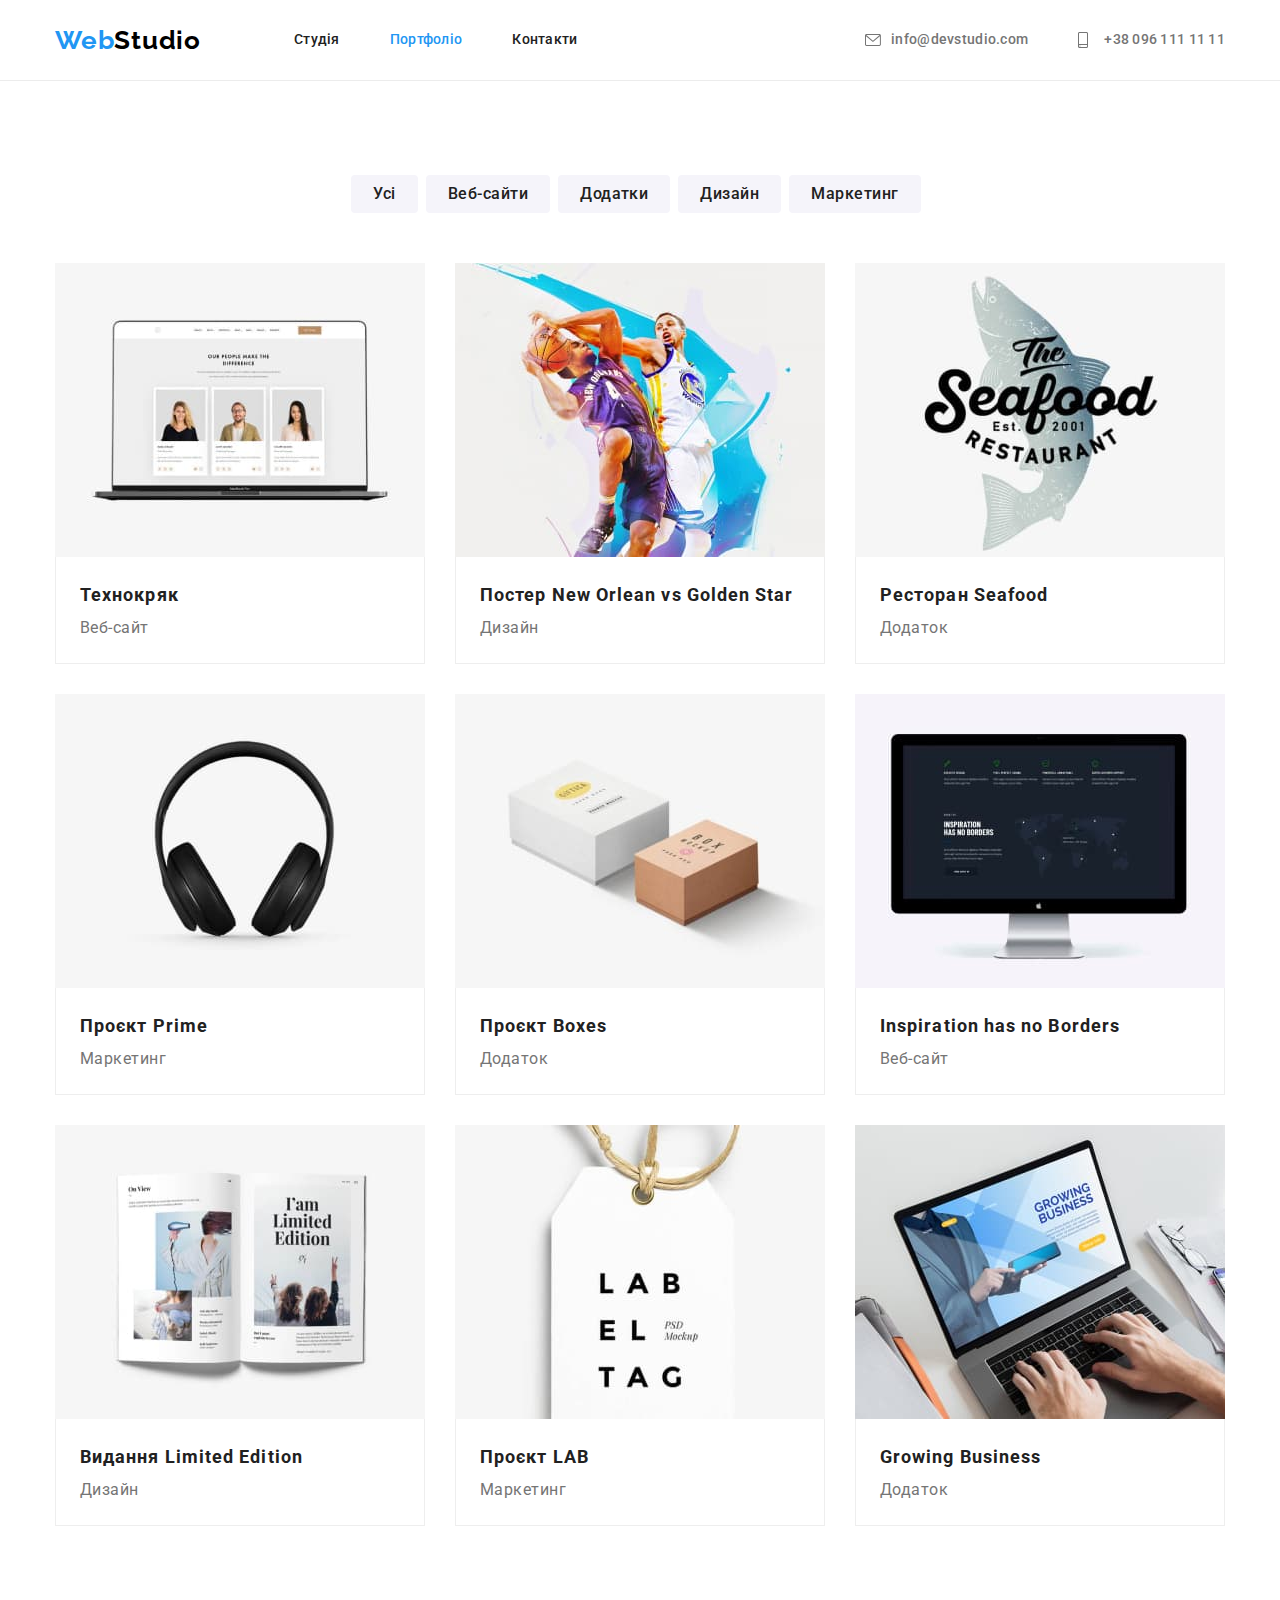
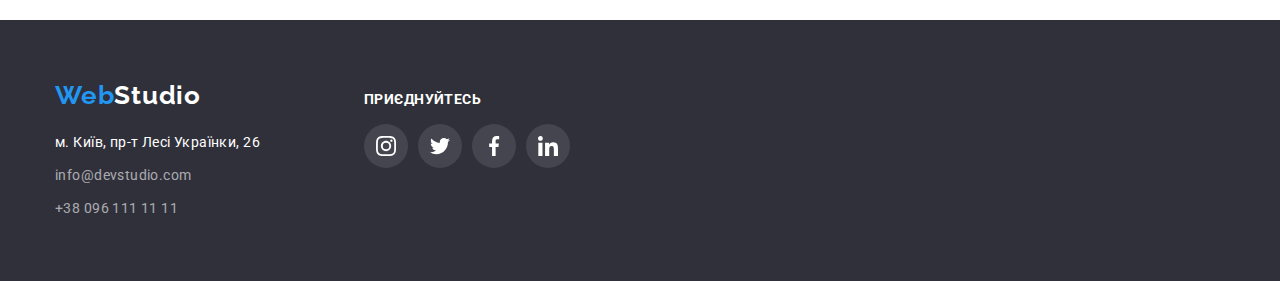
==== portfolio.html @ 237ef468 "Add copy of forth HW" ====
<!DOCTYPE html>
<html lang="uk">
  <head>
    <meta charset="UTF-8" />
    <meta http-equiv="X-UA-Compatible" content="IE=edge" />
    <meta name="viewport" content="width=device-width, initial-scale=1.0" />
    <title>Портфоліо</title>
    <!-- Link on Google Fonts -->
    <link rel="preconnect" href="https://fonts.googleapis.com" />
    <link rel="preconnect" href="https://fonts.gstatic.com" crossorigin />
    <link
      href="https://fonts.googleapis.com/css2?family=Raleway:wght@700&family=Roboto:wght@400;500;700;900&display=swap"
      rel="stylesheet"
    />
    <link
      rel="stylesheet"
      href="https://cdnjs.cloudflare.com/ajax/libs/modern-normalize/1.1.0/modern-normalize.min.css"
    />
    <link rel="stylesheet" href="./css/styles.css" />
  </head>
  <body>
    <!-- Шапка -->
    <header>
      <div class="container header-nav">
        <nav class="header-nav">
          <a href="./index.html" class="logo"> <span>Web</span>Studio </a>
          <ul class="list site-nav">
            <li class="item">
              <a href="./index.html" class="link">Студія</a>
            </li>
            <li class="item">
              <a href="./portfolio.html" class="link current">Портфоліо</a>
            </li>
            <li class="item"><a href="" class="link">Контакти</a></li>
          </ul>
        </nav>

        <ul class="list site-contacts">
          <li class="item">
            <a href="mailto:info@devstudio.com" class="link">
              <svg class="icon">
                <use href="./images/icons.svg#ci-envelope"></use>
              </svg>
              info@devstudio.com
            </a>
          </li>
          <li class="item">
            <a href="tel:+380961111111" class="link">
              <svg class="icon">
                <use href="./images/icons.svg#ci-smartphone"></use>
              </svg>
              +38 096 111 11 11
            </a>
          </li>
        </ul>
      </div>
    </header>

    <main>
      <!-- Секція ПОРТФОЛІО -->
      <section class="section portfolio">
        <div class="container">
          <!-- В оформленні заголовок потрібно буде приховати -->
          <h1 class="section-title visually-hidden">Портфоліо</h1>

          <ul class="list button-list">
            <li>
              <button type="button" class="button filter">Усі</button>
            </li>
            <li>
              <button type="button" class="button filter">Веб-сайти</button>
            </li>
            <li>
              <button type="button" class="button filter">Додатки</button>
            </li>
            <li>
              <button type="button" class="button filter">Дизайн</button>
            </li>
            <li>
              <button type="button" class="button filter">Маркетинг</button>
            </li>
          </ul>

          <ul class="list portfolio-list">
            <li class="flex-element">
              <a href="" class="portfolio-link">
                <img
                  src="./images/portfolio1.jpg"
                  alt="Веб-сайт на дисплеї ноутбука"
                  width="370"
                />
                <div class="portfolio-description">
                  <h2 class="title">Технокряк</h2>
                  <p class="text">Веб-сайт</p>
                </div>
              </a>
            </li>

            <li class="flex-element">
              <a href="" class="portfolio-link">
                <img
                  src="./images/portfolio2.jpg"
                  alt="Баскетболіст команди Ґолден Стар блокує кидок баскетболіста команди Нью Орлеан"
                  width="370"
                />
                <div class="portfolio-description">
                  <h2 class="title">Постер New Orlean vs Golden Star</h2>
                  <p class="text">Дизайн</p>
                </div>
              </a>
            </li>

            <li class="flex-element">
              <a href="" class="portfolio-link">
                <img
                  src="./images/portfolio3.jpg"
                  alt="Логотип ресторану Сіфуд"
                  width="370"
                />
                <div class="portfolio-description">
                  <h2 class="title">Ресторан Seafood</h2>
                  <p class="text">Додаток</p>
                </div>
              </a>
            </li>

            <li class="flex-element">
              <a href="" class="portfolio-link">
                <img
                  src="./images/portfolio4.jpg"
                  alt="Накладні навушники"
                  width="370"
                />
                <div class="portfolio-description">
                  <h2 class="title">Проєкт Prime</h2>
                  <p class="text">Маркетинг</p>
                </div>
              </a>
            </li>

            <li class="flex-element">
              <a href="" class="portfolio-link">
                <img
                  src="./images/portfolio5.jpg"
                  alt="Макет двох коробок"
                  width="370"
                />
                <div class="portfolio-description">
                  <h2 class="title">Проєкт Boxes</h2>
                  <p class="text">Додаток</p>
                </div>
              </a>
            </li>

            <li class="flex-element">
              <a href="" class="portfolio-link">
                <img
                  src="./images/portfolio6.jpg"
                  alt="Веб-сайт на екрані комп'ютера"
                  width="370"
                />
                <div class="portfolio-description">
                  <h2 class="title">Inspiration has no Borders</h2>
                  <p class="text">Веб-сайт</p>
                </div>
              </a>
            </li>

            <li class="flex-element">
              <a href="" class="portfolio-link">
                <img
                  src="./images/portfolio7.jpg"
                  alt="Сторінки розгорнутого журналу"
                  width="370"
                />
                <div class="portfolio-description">
                  <h2 class="title">Видання Limited Edition</h2>
                  <p class="text">Дизайн</p>
                </div>
              </a>
            </li>

            <li class="flex-element">
              <a href="" class="portfolio-link">
                <img
                  src="./images/portfolio8.jpg"
                  alt="Макет бірки із логотипом"
                  width="370"
                />
                <div class="portfolio-description">
                  <h2 class="title">Проєкт LAB</h2>
                  <p class="text">Маркетинг</p>
                </div>
              </a>
            </li>

            <li class="flex-element">
              <a href="" class="portfolio-link">
                <img
                  src="./images/portfolio9.jpg"
                  alt="Веб-сайт на екрані ноутбука, за яким хтось працює"
                  width="370"
                />
                <div class="portfolio-description">
                  <h2 class="title">Growing Business</h2>
                  <p class="text">Додаток</p>
                </div>
              </a>
            </li>
          </ul>
        </div>
      </section>
    </main>

    <!-- Підвал -->
    <footer>
      <div class="container footer">
        <div class="contacts">
          <a href="./index.html" class="logo"> <span>Web</span>Studio </a>

          <address>
            <ul class="list footer-contacts">
              <li>
                <a href="" class="location link"
                  >м. Київ, пр-т Лесі Українки, 26</a
                >
              </li>
              <li>
                <a href="mailto:info@devstudio.com" class="link"
                  >info@devstudio.com</a
                >
              </li>
              <li>
                <a href="tel:+380961111111" class="link">+38 096 111 11 11</a>
              </li>
            </ul>
          </address>
        </div>
        <div class="social">
          <strong class="social-title">Приєднуйтесь</strong>

          <ul class="list social-icon-list">
            <li>
              <a href="" class="social-icon">
                <svg class="icon-img">
                  <use href="./images/icons.svg#si-instagram"></use>
                </svg>
              </a>
            </li>
            <li>
              <a href="" class="social-icon">
                <svg class="icon-img">
                  <use href="./images/icons.svg#si-twitter"></use>
                </svg>
              </a>
            </li>
            <li>
              <a href="" class="social-icon">
                <svg class="icon-img">
                  <use href="./images/icons.svg#si-facebook"></use>
                </svg>
              </a>
            </li>
            <li>
              <a href="" class="social-icon">
                <svg class="icon-img">
                  <use href="./images/icons.svg#si-linkedin"></use>
                </svg>
              </a>
            </li>
          </ul>
        </div>
      </div>
    </footer>
  </body>
</html>
---- css/styles.css ----
:root {
  --white-color: #ffffff;
  --bg-color-primary: #f5f4fa;
  --bg-color-secondary: #2f303a;
  --text-color-primary: #757575;
  --text-color-secondary: #212121;
  --accent-color: #2196f3;
  --logo-second-color: #000000;
}

body {
  color: var(--text-color-primary);
  background-color: var(--white-color);
  font-family: Roboto, sans-serif;
  letter-spacing: 0.03em;
  font-size: 14px;
}

img {
  display: block;
  max-width: 100%;
  height: auto;
}

.list {
  list-style: none;
  padding: 0;
  margin: 0;
}

.title,
.text {
  margin-top: 0;
  margin-bottom: 0;
}

.container {
  margin-left: auto;
  margin-right: auto;
  width: 1200px;
  padding: 0 15px;
}

/* ----------------- LOGO ------------------- */
.logo {
  color: var(--logo-second-color);
  font-family: Raleway;
  font-weight: 700;
  font-size: 26px;
  line-height: 1.19;
  letter-spacing: 0.03em;
  text-decoration: none;
  margin-right: 93px;
}

.logo:hover,
.logo:focus {
  color: var(--accent-color);
}

span {
  color: var(--accent-color);
}

/* ----------------- SITE NAVIGATION ------------------- */
header {
  border-bottom: 1px solid #ececec;
}

.header-nav {
  display: flex;
  align-items: center;
}

.site-nav {
  display: flex;
}

.site-nav .item:not(:last-child) {
  margin-right: 50px;
}

.site-nav .link {
  display: block;
  padding-top: 32px;
  padding-bottom: 32px;

  color: var(--text-color-secondary);
  font-weight: 500;
  line-height: 1.14;
  letter-spacing: 0.02em;
  text-decoration: none;
}

.site-nav .link.current {
  color: var(--accent-color);
}

.site-nav .link:hover,
.site-nav .link:focus {
  color: var(--accent-color);
}

/* ----------------- SITE CONTACTS ------------------- */
.site-contacts {
  display: flex;
  margin-left: auto;
  gap: 50px;
}

.site-contacts a {
  color: var(--text-color-primary);
  font-weight: 500;
  line-height: 1.14;
  letter-spacing: 0.02em;
  text-decoration: none;
}

.site-contacts a:hover {
  color: var(--accent-color);
}

.site-contacts .icon {
  height: 16px;
  width: 16px;
  margin-right: 10px;
  fill: currentColor;
}

.site-contacts .link {
  display: flex;
}

/* ----------------- SECTIONS ------------------- */
.section {
  padding-top: 94px;
  padding-bottom: 94px;
}

.section.works {
  padding-top: 0;
}

.section-title {
  margin-top: 0;
  margin-bottom: 50px;
  color: var(--text-color-secondary);
  font-weight: 700;
  font-size: 36px;
  line-height: 1.16;
  text-align: center;
}

/* ----------------- Section HERO ------------------- */
.hero {
  background-color: var(--bg-color-secondary);
  text-align: center;
  padding: 200px 0;
}

.hero-title {
  width: 696px;
  margin: 0 auto 30px;
  color: var(--white-color);
  font-weight: 900;
  font-size: 44px;
  line-height: 1.36;
  letter-spacing: 0.06em;
  text-transform: uppercase;
}

.hero-overlay {
  height: 600px;
  max-width: 1600px;
  margin-left: auto;
  margin-right: auto;
  background-image: linear-gradient(
      to bottom,
      rgba(47, 48, 58, 0.4),
      rgba(47, 48, 58, 0.4)
    ),
    url(../images/hero.jpg);
  background-repeat: no-repeat;
  background-position: center;
  background-size: cover;
}

/* ----------------- Section FEATURES ------------------- */
.visually-hidden {
  position: absolute;
  width: 1px;
  height: 1px;
  margin: -1px;
  border: 0;
  padding: 0;

  white-space: nowrap;
  clip-path: inset(100%);
  clip: rect(0 0 0 0);
  overflow: hidden;
}

.feature-list {
  display: flex;
  flex-wrap: wrap;
}

.feature-list li {
  width: 270px;
}

.feature-list li + li {
  margin-left: 30px;
}

.feature-list .title {
  color: var(--text-color-secondary);
  font-weight: 700;
  font-size: 14px;
  line-height: 1.14;
  text-transform: uppercase;
  margin-top: 0;
  margin-bottom: 10px;
}

.feature-list .text {
  line-height: 1.71;
  margin-top: 0;
  margin-bottom: 0;
}

.feature-icon {
  display: flex;
  justify-content: center;
  align-items: center;
  height: 120px;
  background-color: var(--bg-color-primary);
  margin-bottom: 30px;
}

/* -------------------------- WORKS --------------------------- */
.work-list {
  display: flex;
}

.work-list .item {
  margin: 0 30px 30px 0;
}
.work-list .item:nth-child(3n) {
  margin-right: 0;
}

.work-list .item:nth-last-child(-n + 3) {
  margin-bottom: 0;
}

.work-list .title {
  color: var(--text-color-secondary);
}

/* ----------------- Section TEAM ------------------- */
.team {
  background-color: var(--bg-color-primary);
}

.team li {
  background-color: var(--white-color);
}

.team-list {
  display: flex;
}

.team-list .item {
  margin: 0 30px 30px 0;
  border-radius: 4px;
  box-shadow: 0px 1px 3px rgba(0, 0, 0, 0.12), 0px 1px 1px rgba(0, 0, 0, 0.14),
    0px 2px 1px rgba(0, 0, 0, 0.2);
}

.team-list .item:nth-child(4n) {
  margin-right: 0;
}

.team-list .item:nth-last-child(-n + 4) {
  margin-bottom: 0;
}

.team-list .text {
  margin-top: 0;
  margin-bottom: 16px;
}

.team-list .title {
  margin-top: 0;
  margin-bottom: 10px;
}

.team-list .title {
  color: var(--text-color-secondary);
  font-weight: 500;
  font-size: 16px;
  line-height: 1.19;
  text-align: center;
}

.team-list p {
  font-size: 16px;
  line-height: 1.19;
  text-align: center;
}

.team-description {
  padding: 30px 24px;
}

.social-icon-team {
  display: flex;
  justify-content: center;
  gap: 10px;
}

/* ----------------- BUTTONS ------------------- */
.button {
  color: var(--text-color-secondary);
  background-color: var(--bg-color-primary);
  font-weight: 700;
  font-size: 16px;
  line-height: 1.88;
  letter-spacing: 0.06em;
  cursor: pointer;
  border: transparent;
  border-radius: 4px;
}

.button.filter {
  font-family: inherit;
  font-weight: 500;
  font-size: 16px;
  line-height: 1.62;
  text-align: center;
  letter-spacing: 0.03em;
  padding: 6px 22px;
}

.button.primary {
  color: var(--white-color);
  background-color: var(--accent-color);
  cursor: pointer;
  padding: 10px 32px;
}

.button:hover,
.button:focus {
  color: var(--white-color);
  background-color: var(--accent-color);
  box-shadow: 0px 3px 1px rgba(0, 0, 0, 0.1), 0px 1px 2px rgba(0, 0, 0, 0.08),
    0px 2px 2px rgba(0, 0, 0, 0.12);
}

/* ----------------- PORTFOLIO PAGE ------------------- */

.portfolio .list {
  display: flex;
  flex-wrap: wrap;
}

.portfolio .button-list {
  margin-bottom: 50px;
  justify-content: center;
}

.button-list li {
  padding-right: 8px;
}

.portfolio-description {
  padding: 20px 24px;
  border-left: 1px solid #eeeeee;
  border-right: 1px solid #eeeeee;
  border-bottom: 1px solid #eeeeee;
}

.flex-element {
  width: calc((100% - 60px) / 3);
  margin: 0 30px 30px 0;
}

.flex-element:nth-child(3n) {
  margin-right: 0;
}

.flex-element:nth-last-child(-n + 3) {
  margin-bottom: 0;
}

.portfolio-link {
  display: block;
  text-decoration: none;
}

.portfolio-link .title {
  color: var(--text-color-secondary);
  font-weight: 700;
  font-size: 18px;
  line-height: 2;
  letter-spacing: 0.06em;
}

.portfolio-link .text {
  font-size: 16px;
  line-height: 1.88;
  letter-spacing: 0.03em;
  color: var(--text-color-primary);
}

.portfolio-link:hover {
  box-shadow: 0px 1px 1px rgba(0, 0, 0, 0.12), 0px 4px 4px rgba(0, 0, 0, 0.06),
    1px 4px 6px rgba(0, 0, 0, 0.16);
}

/* ----------------- CLIENTS ------------------- */
.client-list {
  display: flex;
  gap: 30px;
}

.client-icon {
  fill: currentColor;
}

.client-link {
  display: flex;
  justify-content: center;
  align-items: center;
  width: 170px;
  height: 92px;
  color: #afb1b8;
  border: 1px solid #afb1b8;
  border-radius: 4px;
}

.client-link:hover {
  border: 1px solid var(--accent-color);
}

.client-link:hover .client-icon {
  fill: var(--accent-color);
}

/* ----------------- FOOTER ------------------- */
footer {
  background-color: var(--bg-color-secondary);
  padding: 60px 0;
}

footer .logo {
  color: var(--white-color);
}

footer a {
  color: rgba(255, 255, 255, 0.6);
}

footer .location {
  color: var(--white-color);
  font-style: normal;
  font-size: 14px;
  line-height: 1.71;
}
footer .link {
  font-style: normal;
  font-size: 14px;
  line-height: 1.71;
  text-decoration: none;
}

footer .container {
  display: flex;
  align-items: baseline;
}

.footer-contacts .link:hover,
.footer-contacts .link:focus {
  color: var(--accent-color);
}

address {
  margin-top: 20px;
}

address li {
  margin-bottom: 9px;
}

address li:last-of-type {
  margin-bottom: 0;
}

.social {
  margin-left: 70px;
}

.social-title {
  text-transform: uppercase;
  font-weight: 700;
  line-height: 1.14;
  letter-spacing: 0.03em;

  color: var(--white-color);
}

.social-icon-list {
  display: flex;
  justify-content: center;
  margin: 16px auto 30px;
  gap: 10px;
}

.social-icon {
  background-color: var(--bg-color-primary);
  border-radius: 50%;
  height: 44px;
  width: 44px;

  display: flex;
  justify-content: center;
  align-items: center;
  background: rgba(255, 255, 255, 0.1);
}

.social-icon:hover {
  background-color: var(--accent-color);
  color: var(--bg-color-primary);
}

.icon-img {
  width: 20px;
  height: 20px;
  fill: var(--white-color);
}

.team .icon-img {
  width: 20px;
  height: 20px;
  fill: #afb1b8;
}

.social-icon:hover .icon-img {
  fill: var(--white-color);
}

/* --------------------------------------- */
.actions {
  display: flex;
  padding: 0;
  margin: 0;
  outline: 1px solid red;
  list-style: none;
}

.actions .link {
  padding: 0;
  border: 0;
  color: #2e2e2e;
  background-color: teal;
}

.actions .link:hover {
  color: #fff;
}

.actions .link-icon {
  width: 44px;
  height: 44px;
  fill: currentColor;
}
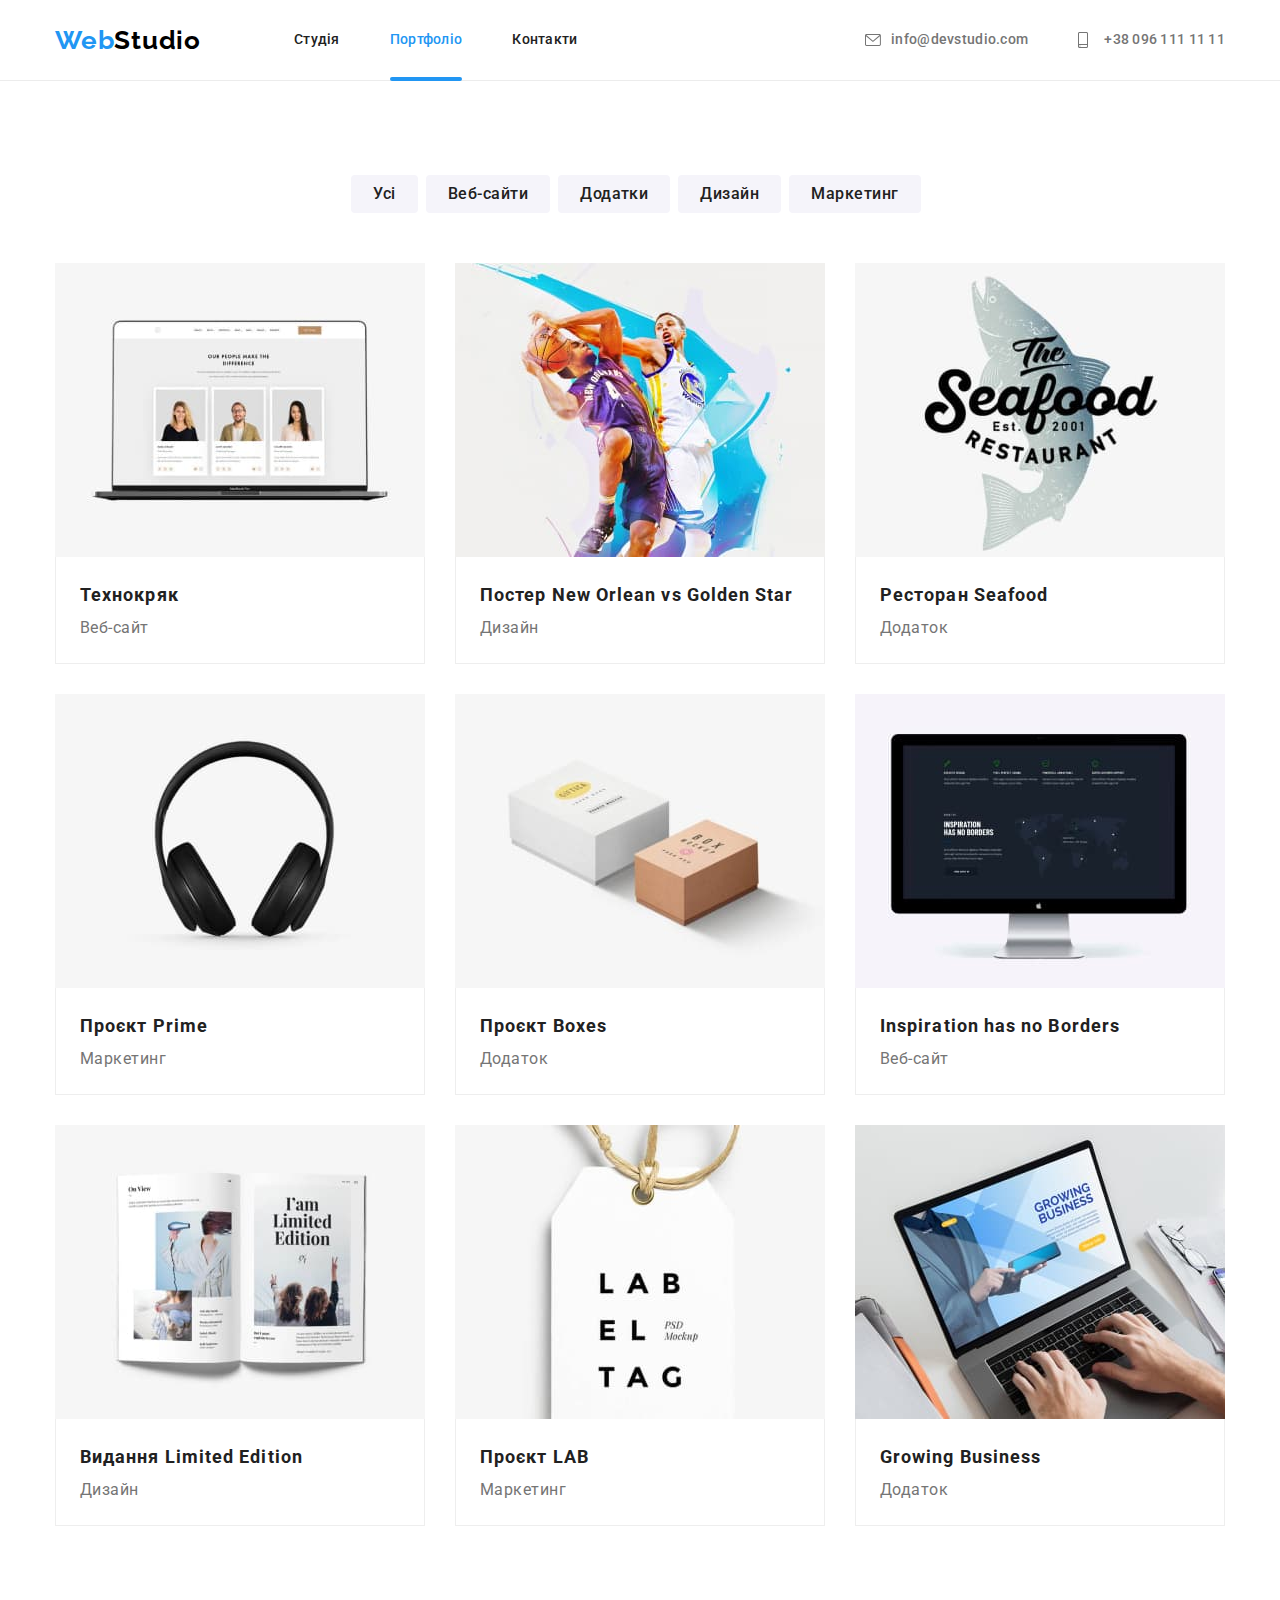
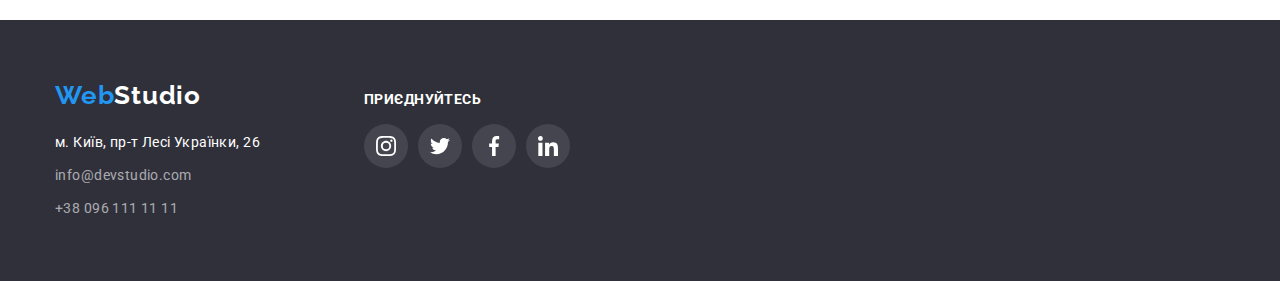
==== commit 36684ee6: "Add ::after pseudoelement, overlays, and transitions on hovers and focuses" ====
--- a/portfolio.html
+++ b/portfolio.html
@@ -84,11 +84,21 @@
           <ul class="list portfolio-list">
             <li class="flex-element">
               <a href="" class="portfolio-link">
-                <img
-                  src="./images/portfolio1.jpg"
-                  alt="Веб-сайт на дисплеї ноутбука"
-                  width="370"
-                />
+                <div class="portfolio-thumb-image">
+                  <img
+                    src="./images/portfolio1.jpg"
+                    alt="Веб-сайт на дисплеї ноутбука"
+                    width="370"
+                  />
+                  <div class="overlay">
+                    <p>
+                      Ресурс пропонує комплексні пропозиції з різним рівнем
+                      функціоналу та сервісів. Все це дозволить відвідувачу
+                      отримати вичерпні відомості про компанію чи приватну
+                      особу.
+                    </p>
+                  </div>
+                </div>
                 <div class="portfolio-description">
                   <h2 class="title">Технокряк</h2>
                   <p class="text">Веб-сайт</p>
@@ -98,11 +108,21 @@
 
             <li class="flex-element">
               <a href="" class="portfolio-link">
-                <img
-                  src="./images/portfolio2.jpg"
-                  alt="Баскетболіст команди Ґолден Стар блокує кидок баскетболіста команди Нью Орлеан"
-                  width="370"
-                />
+                <div class="portfolio-thumb-image">
+                  <img
+                    src="./images/portfolio2.jpg"
+                    alt="Баскетболіст команди Ґолден Стар блокує кидок баскетболіста команди Нью Орлеан"
+                    width="370"
+                  />
+                  <div class="overlay">
+                    <p>
+                      Ресурс пропонує комплексні пропозиції з різним рівнем
+                      функціоналу та сервісів. Все це дозволить відвідувачу
+                      отримати вичерпні відомості про компанію чи приватну
+                      особу.
+                    </p>
+                  </div>
+                </div>
                 <div class="portfolio-description">
                   <h2 class="title">Постер New Orlean vs Golden Star</h2>
                   <p class="text">Дизайн</p>
@@ -112,11 +132,21 @@
 
             <li class="flex-element">
               <a href="" class="portfolio-link">
-                <img
-                  src="./images/portfolio3.jpg"
-                  alt="Логотип ресторану Сіфуд"
-                  width="370"
-                />
+                <div class="portfolio-thumb-image">
+                  <img
+                    src="./images/portfolio3.jpg"
+                    alt="Логотип ресторану Сіфуд"
+                    width="370"
+                  />
+                  <div class="overlay">
+                    <p>
+                      Ресурс пропонує комплексні пропозиції з різним рівнем
+                      функціоналу та сервісів. Все це дозволить відвідувачу
+                      отримати вичерпні відомості про компанію чи приватну
+                      особу.
+                    </p>
+                  </div>
+                </div>
                 <div class="portfolio-description">
                   <h2 class="title">Ресторан Seafood</h2>
                   <p class="text">Додаток</p>
@@ -126,11 +156,21 @@
 
             <li class="flex-element">
               <a href="" class="portfolio-link">
-                <img
-                  src="./images/portfolio4.jpg"
-                  alt="Накладні навушники"
-                  width="370"
-                />
+                <div class="portfolio-thumb-image">
+                  <img
+                    src="./images/portfolio4.jpg"
+                    alt="Накладні навушники"
+                    width="370"
+                  />
+                  <div class="overlay">
+                    <p>
+                      Ресурс пропонує комплексні пропозиції з різним рівнем
+                      функціоналу та сервісів. Все це дозволить відвідувачу
+                      отримати вичерпні відомості про компанію чи приватну
+                      особу.
+                    </p>
+                  </div>
+                </div>
                 <div class="portfolio-description">
                   <h2 class="title">Проєкт Prime</h2>
                   <p class="text">Маркетинг</p>
@@ -140,11 +180,21 @@
 
             <li class="flex-element">
               <a href="" class="portfolio-link">
-                <img
-                  src="./images/portfolio5.jpg"
-                  alt="Макет двох коробок"
-                  width="370"
-                />
+                <div class="portfolio-thumb-image">
+                  <img
+                    src="./images/portfolio5.jpg"
+                    alt="Макет двох коробок"
+                    width="370"
+                  />
+                  <div class="overlay">
+                    <p>
+                      Ресурс пропонує комплексні пропозиції з різним рівнем
+                      функціоналу та сервісів. Все це дозволить відвідувачу
+                      отримати вичерпні відомості про компанію чи приватну
+                      особу.
+                    </p>
+                  </div>
+                </div>
                 <div class="portfolio-description">
                   <h2 class="title">Проєкт Boxes</h2>
                   <p class="text">Додаток</p>
@@ -154,11 +204,21 @@
 
             <li class="flex-element">
               <a href="" class="portfolio-link">
-                <img
-                  src="./images/portfolio6.jpg"
-                  alt="Веб-сайт на екрані комп'ютера"
-                  width="370"
-                />
+                <div class="portfolio-thumb-image">
+                  <img
+                    src="./images/portfolio6.jpg"
+                    alt="Веб-сайт на екрані комп'ютера"
+                    width="370"
+                  />
+                  <div class="overlay">
+                    <p>
+                      Ресурс пропонує комплексні пропозиції з різним рівнем
+                      функціоналу та сервісів. Все це дозволить відвідувачу
+                      отримати вичерпні відомості про компанію чи приватну
+                      особу.
+                    </p>
+                  </div>
+                </div>
                 <div class="portfolio-description">
                   <h2 class="title">Inspiration has no Borders</h2>
                   <p class="text">Веб-сайт</p>
@@ -168,11 +228,21 @@
 
             <li class="flex-element">
               <a href="" class="portfolio-link">
-                <img
-                  src="./images/portfolio7.jpg"
-                  alt="Сторінки розгорнутого журналу"
-                  width="370"
-                />
+                <div class="portfolio-thumb-image">
+                  <img
+                    src="./images/portfolio7.jpg"
+                    alt="Сторінки розгорнутого журналу"
+                    width="370"
+                  />
+                  <div class="overlay">
+                    <p>
+                      Ресурс пропонує комплексні пропозиції з різним рівнем
+                      функціоналу та сервісів. Все це дозволить відвідувачу
+                      отримати вичерпні відомості про компанію чи приватну
+                      особу.
+                    </p>
+                  </div>
+                </div>
                 <div class="portfolio-description">
                   <h2 class="title">Видання Limited Edition</h2>
                   <p class="text">Дизайн</p>
@@ -182,11 +252,21 @@
 
             <li class="flex-element">
               <a href="" class="portfolio-link">
-                <img
-                  src="./images/portfolio8.jpg"
-                  alt="Макет бірки із логотипом"
-                  width="370"
-                />
+                <div class="portfolio-thumb-image">
+                  <img
+                    src="./images/portfolio8.jpg"
+                    alt="Макет бірки із логотипом"
+                    width="370"
+                  />
+                  <div class="overlay">
+                    <p>
+                      Ресурс пропонує комплексні пропозиції з різним рівнем
+                      функціоналу та сервісів. Все це дозволить відвідувачу
+                      отримати вичерпні відомості про компанію чи приватну
+                      особу.
+                    </p>
+                  </div>
+                </div>
                 <div class="portfolio-description">
                   <h2 class="title">Проєкт LAB</h2>
                   <p class="text">Маркетинг</p>
@@ -196,11 +276,21 @@
 
             <li class="flex-element">
               <a href="" class="portfolio-link">
-                <img
-                  src="./images/portfolio9.jpg"
-                  alt="Веб-сайт на екрані ноутбука, за яким хтось працює"
-                  width="370"
-                />
+                <div class="portfolio-thumb-image">
+                  <img
+                    src="./images/portfolio9.jpg"
+                    alt="Веб-сайт на екрані ноутбука, за яким хтось працює"
+                    width="370"
+                  />
+                  <div class="overlay">
+                    <p>
+                      Ресурс пропонує комплексні пропозиції з різним рівнем
+                      функціоналу та сервісів. Все це дозволить відвідувачу
+                      отримати вичерпні відомості про компанію чи приватну
+                      особу.
+                    </p>
+                  </div>
+                </div>
                 <div class="portfolio-description">
                   <h2 class="title">Growing Business</h2>
                   <p class="text">Додаток</p>
--- a/css/styles.css
+++ b/css/styles.css
@@ -1,4 +1,5 @@
 :root {
+  /* COLORS */
   --white-color: #ffffff;
   --bg-color-primary: #f5f4fa;
   --bg-color-secondary: #2f303a;
@@ -6,6 +7,8 @@
   --text-color-secondary: #212121;
   --accent-color: #2196f3;
   --logo-second-color: #000000;
+  /* ANIMATION PRESET */
+  --animation: 250ms cubic-bezier(0.4, 0, 0.2, 1);
 }
 
 body {
@@ -56,6 +59,7 @@
 .logo:hover,
 .logo:focus {
   color: var(--accent-color);
+  transition: color var(--animation);
 }
 
 span {
@@ -99,6 +103,22 @@
 .site-nav .link:hover,
 .site-nav .link:focus {
   color: var(--accent-color);
+  transition: color var(--animation);
+}
+
+.header-nav .link {
+  position: relative;
+}
+
+.current::after {
+  position: absolute;
+  bottom: -1px;
+  content: "";
+  display: block;
+  height: 4px;
+  width: 100%;
+  border-radius: 2px;
+  background-color: var(--accent-color);
 }
 
 /* ----------------- SITE CONTACTS ------------------- */
@@ -118,6 +138,7 @@
 
 .site-contacts a:hover {
   color: var(--accent-color);
+  transition: color var(--animation);
 }
 
 .site-contacts .icon {
@@ -185,6 +206,54 @@
   background-size: cover;
 }
 
+/* ----------------- MODAL window -----------------------*/
+.backdrop {
+  position: fixed;
+  top: 0;
+  left: 0;
+  width: 100%;
+  height: 100%;
+  background-color: rgba(0, 0, 0, 0.5);
+  opacity: 1;
+  visibility: visible;
+  transition: opacity var(--animation), visibility var(--animation);
+}
+
+.backdrop.is-hidden {
+  opacity: 0;
+  visibility: hidden;
+  pointer-events: none;
+}
+
+.modal {
+  position: absolute;
+  top: 50%;
+  left: 50%;
+  width: 528px;
+  height: 581px;
+  transform: translate(-50%, -50%);
+  background: var(--white-color);
+  box-shadow: 0px 1px 3px rgba(0, 0, 0, 0.12), 0px 1px 1px rgba(0, 0, 0, 0.14),
+    0px 2px 1px rgba(0, 0, 0, 0.2);
+  border-radius: 4px;
+}
+
+.modal-btn {
+  display: flex;
+  align-items: center;
+  justify-content: center;
+  position: absolute;
+  top: 8px;
+  right: 8px;
+  padding: 0;
+  width: 30px;
+  height: 30px;
+  cursor: pointer;
+  border: rgba(0, 0, 0, 0.1) solid 1px;
+  border-radius: 50%;
+  background-color: var(--white-color);
+}
+
 /* ----------------- Section FEATURES ------------------- */
 .visually-hidden {
   position: absolute;
@@ -256,6 +325,26 @@
 
 .work-list .title {
   color: var(--text-color-secondary);
+}
+
+.works-thumbs {
+  position: relative;
+}
+
+.works-thumbs > .label {
+  position: absolute;
+  bottom: 0;
+  right: 0;
+  display: flex;
+  align-items: center;
+  justify-content: center;
+  width: 100%;
+  min-height: 70px;
+
+  background-color: rgba(47, 48, 58, 0.8);
+  font-weight: 700;
+  text-transform: uppercase;
+  color: var(--white-color);
 }
 
 /* ----------------- Section TEAM ------------------- */
@@ -356,6 +445,8 @@
   background-color: var(--accent-color);
   box-shadow: 0px 3px 1px rgba(0, 0, 0, 0.1), 0px 1px 2px rgba(0, 0, 0, 0.08),
     0px 2px 2px rgba(0, 0, 0, 0.12);
+  transition: color var(--animation), background-color var(--animation),
+    box-shadow var(--animation);
 }
 
 /* ----------------- PORTFOLIO PAGE ------------------- */
@@ -417,6 +508,43 @@
 .portfolio-link:hover {
   box-shadow: 0px 1px 1px rgba(0, 0, 0, 0.12), 0px 4px 4px rgba(0, 0, 0, 0.06),
     1px 4px 6px rgba(0, 0, 0, 0.16);
+  transition: box-shadow var(--animation);
+}
+
+.portfolio-thumb-image {
+  position: relative;
+  overflow: hidden;
+}
+
+.portfolio-link:hover .overlay,
+.portfolio-link:focus .overlay {
+  transform: translateY(0);
+  transition: transform var(--animation);
+}
+
+.overlay {
+  display: flex;
+  align-items: center;
+  justify-content: center;
+  position: absolute;
+  top: 0;
+  left: 0;
+  width: 100%;
+  height: 100%;
+  background-color: rgba(33, 150, 243, 0.9);
+  font-size: 18px;
+  line-height: calc(28 / 18);
+  color: var(--white);
+  padding: 63px 24px;
+  transform: translateY(100%);
+  /* transition: transform var(--animation); */
+}
+
+.overlay > p {
+  color: #fff;
+  padding: 10px;
+  margin: 0;
+  font-size: 18px;
 }
 
 /* ----------------- CLIENTS ------------------- */
@@ -442,10 +570,12 @@
 
 .client-link:hover {
   border: 1px solid var(--accent-color);
+  transition: border var(--animation);
 }
 
 .client-link:hover .client-icon {
   fill: var(--accent-color);
+  transition: fill var(--animation);
 }
 
 /* ----------------- FOOTER ------------------- */
@@ -483,6 +613,7 @@
 .footer-contacts .link:hover,
 .footer-contacts .link:focus {
   color: var(--accent-color);
+  transition: color var(--animation);
 }
 
 address {
@@ -532,6 +663,7 @@
 .social-icon:hover {
   background-color: var(--accent-color);
   color: var(--bg-color-primary);
+  transition: background-color var(--animation), color var(--animation);
 }
 
 .icon-img {
@@ -548,30 +680,5 @@
 
 .social-icon:hover .icon-img {
   fill: var(--white-color);
-}
-
-/* --------------------------------------- */
-.actions {
-  display: flex;
-  padding: 0;
-  margin: 0;
-  outline: 1px solid red;
-  list-style: none;
-}
-
-.actions .link {
-  padding: 0;
-  border: 0;
-  color: #2e2e2e;
-  background-color: teal;
-}
-
-.actions .link:hover {
-  color: #fff;
-}
-
-.actions .link-icon {
-  width: 44px;
-  height: 44px;
-  fill: currentColor;
-}
+  transition: fill var(--animation);
+}
